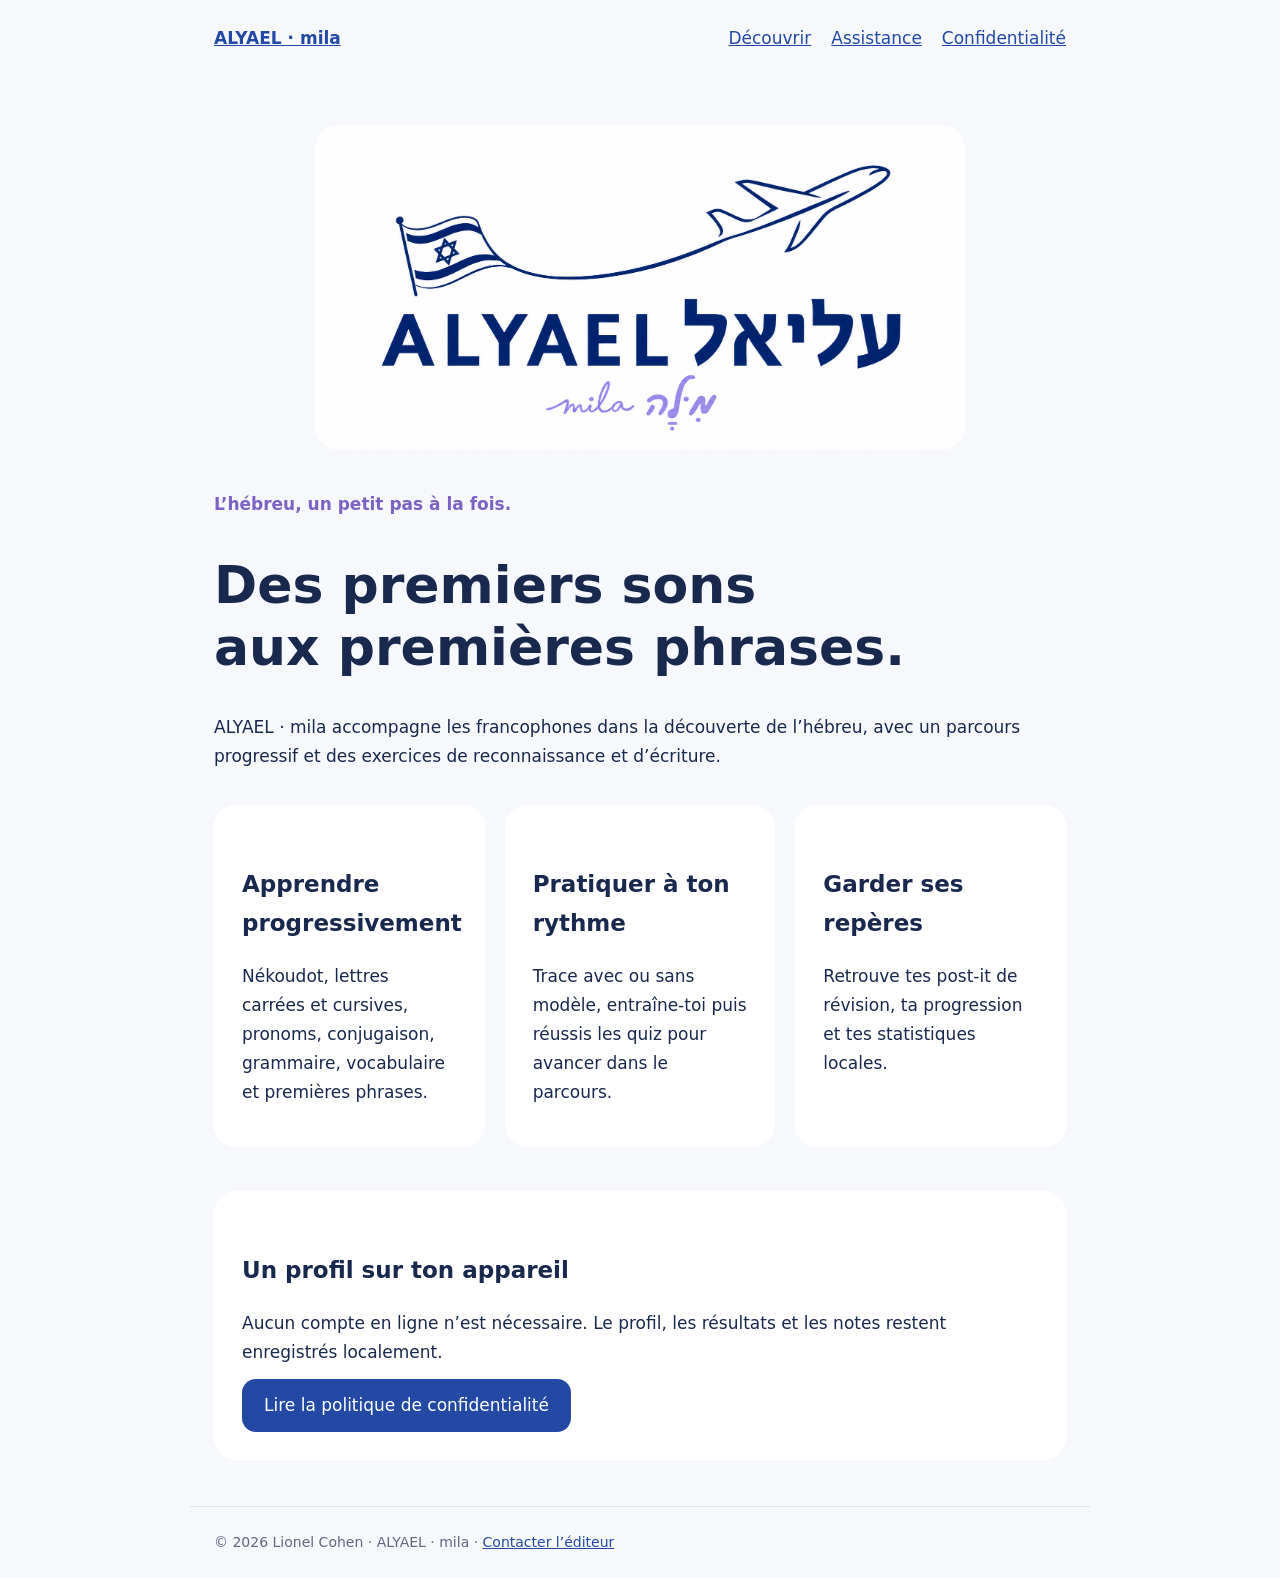
==== index.html @ 6db24df4 "Créer les pages publiques ALYAEL : assistance et confidentialité" ====
<!doctype html><html lang="fr"><head><meta charset="utf-8"><meta name="viewport" content="width=device-width,initial-scale=1"><title>Apprendre l’hébreu · ALYAEL</title><meta name="description" content="ALYAEL · mila : apprendre l’hébreu pas à pas. Présentation, assistance et confidentialité."><link rel="stylesheet" href="style.css"></head><body><header><a href="index.html"><strong>ALYAEL · mila</strong></a><nav aria-label="Navigation principale"><a href="index.html">Découvrir</a><a href="support.html">Assistance</a><a href="privacy.html">Confidentialité</a></nav></header><main><img class="logo" src="logo.png" alt="ALYAEL, עליאל, mila, מִלָּה : avion et drapeau dessinés au trait"><p class="tag">L’hébreu, un petit pas à la fois.</p><h1>Des premiers sons<br>aux premières phrases.</h1><p>ALYAEL · mila accompagne les francophones dans la découverte de l’hébreu, avec un parcours progressif et des exercices de reconnaissance et d’écriture.</p><div class="grid"><section><h2>Apprendre progressivement</h2><p>Nékoudot, lettres carrées et cursives, pronoms, conjugaison, grammaire, vocabulaire et premières phrases.</p></section><section><h2>Pratiquer à ton rythme</h2><p>Trace avec ou sans modèle, entraîne-toi puis réussis les quiz pour avancer dans le parcours.</p></section><section><h2>Garder ses repères</h2><p>Retrouve tes post-it de révision, ta progression et tes statistiques locales.</p></section></div><section><h2>Un profil sur ton appareil</h2><p>Aucun compte en ligne n’est nécessaire. Le profil, les résultats et les notes restent enregistrés localement.</p><a class="button" href="privacy.html">Lire la politique de confidentialité</a></section></main><footer>© 2026 Lionel Cohen · ALYAEL · mila · <a href="mailto:cohen.lionel0681@icloud.com">Contacter l’éditeur</a></footer></body></html>
---- style.css ----
*{box-sizing:border-box}body{margin:0;font:17px/1.7 system-ui,sans-serif;color:#19284d;background:#f7f8fc}header,main,footer{max-width:900px;margin:auto;padding:24px}header{display:flex;gap:24px;align-items:center;justify-content:space-between}nav{display:flex;gap:20px;flex-wrap:wrap}a{color:#2349a4}a:hover{text-decoration-thickness:2px}.logo{display:block;width:100%;max-width:650px;margin:24px auto 40px;border-radius:24px}h1{font-size:clamp(30px,5vw,52px);line-height:1.2}h2{font-size:23px;margin-top:32px}section,.card{background:white;border-radius:22px;padding:28px;margin:22px 0}footer{font-size:14px;color:#5f6880;border-top:1px solid #e0e4f0}.tag{color:#7c62c4;font-weight:700}.grid{display:grid;grid-template-columns:repeat(auto-fit,minmax(220px,1fr));gap:20px}button,.button{display:inline-block;padding:12px 22px;border-radius:14px;background:#2349a4;color:white;text-decoration:none}p{margin:12px 0}@media(max-width:520px){header{align-items:flex-start;flex-direction:column;gap:10px}main{padding:18px}section,.card{padding:22px}}
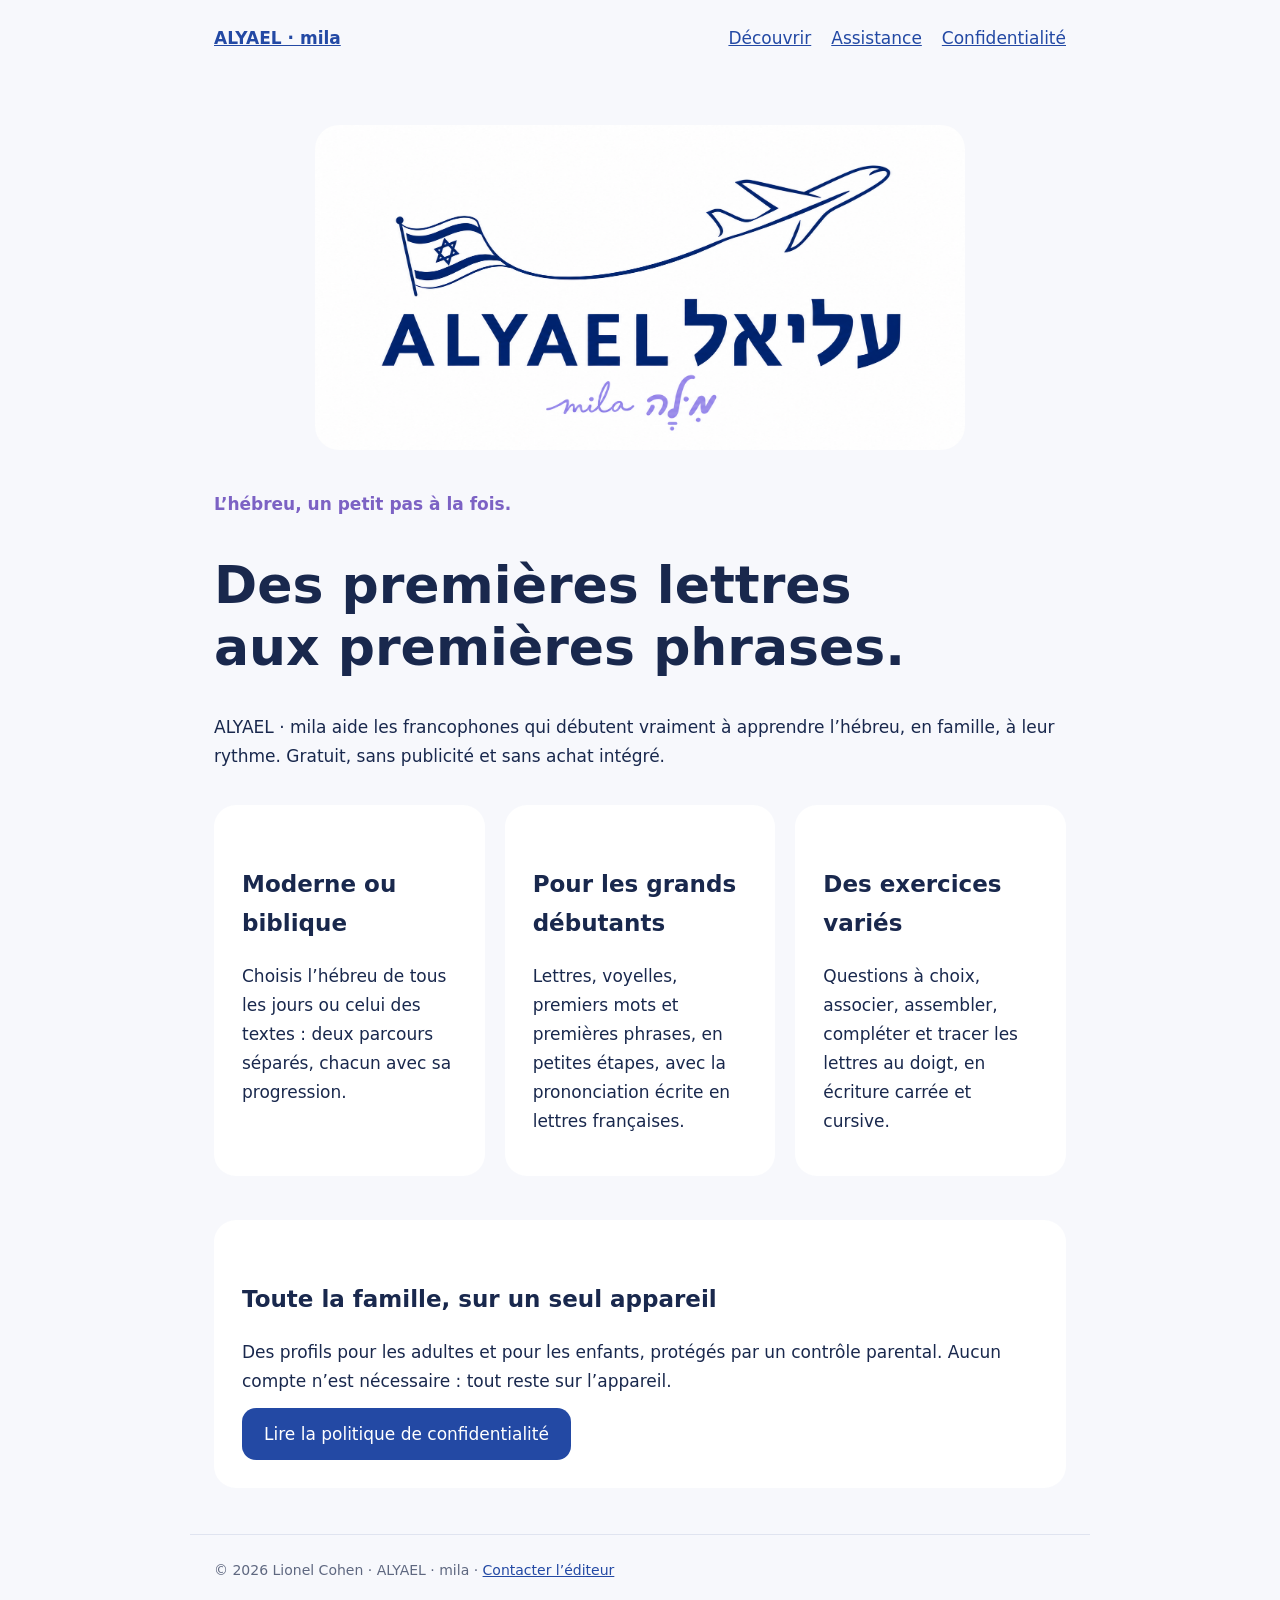
==== commit deb40671: "Présentation et assistance alignées sur la version 1.0.0 (14) Co-Authored-By: Claude Opus 5.5 <norep" ====
--- a/index.html
+++ b/index.html
@@ -1 +1 @@
-<!doctype html><html lang="fr"><head><meta charset="utf-8"><meta name="viewport" content="width=device-width,initial-scale=1"><title>Apprendre l’hébreu · ALYAEL</title><meta name="description" content="ALYAEL · mila : apprendre l’hébreu pas à pas. Présentation, assistance et confidentialité."><link rel="stylesheet" href="style.css"></head><body><header><a href="index.html"><strong>ALYAEL · mila</strong></a><nav aria-label="Navigation principale"><a href="index.html">Découvrir</a><a href="support.html">Assistance</a><a href="privacy.html">Confidentialité</a></nav></header><main><img class="logo" src="logo.png" alt="ALYAEL, עליאל, mila, מִלָּה : avion et drapeau dessinés au trait"><p class="tag">L’hébreu, un petit pas à la fois.</p><h1>Des premiers sons<br>aux premières phrases.</h1><p>ALYAEL · mila accompagne les francophones dans la découverte de l’hébreu, avec un parcours progressif et des exercices de reconnaissance et d’écriture.</p><div class="grid"><section><h2>Apprendre progressivement</h2><p>Nékoudot, lettres carrées et cursives, pronoms, conjugaison, grammaire, vocabulaire et premières phrases.</p></section><section><h2>Pratiquer à ton rythme</h2><p>Trace avec ou sans modèle, entraîne-toi puis réussis les quiz pour avancer dans le parcours.</p></section><section><h2>Garder ses repères</h2><p>Retrouve tes post-it de révision, ta progression et tes statistiques locales.</p></section></div><section><h2>Un profil sur ton appareil</h2><p>Aucun compte en ligne n’est nécessaire. Le profil, les résultats et les notes restent enregistrés localement.</p><a class="button" href="privacy.html">Lire la politique de confidentialité</a></section></main><footer>© 2026 Lionel Cohen · ALYAEL · mila · <a href="mailto:cohen.lionel0681@icloud.com">Contacter l’éditeur</a></footer></body></html>+<!doctype html><html lang="fr"><head><meta charset="utf-8"><meta name="viewport" content="width=device-width,initial-scale=1"><title>Apprendre l’hébreu · ALYAEL</title><meta name="description" content="ALYAEL · mila : apprendre l’hébreu moderne ou biblique en famille, pas à pas, gratuitement et sans publicité."><link rel="stylesheet" href="style.css?v=20261105"></head><body><header><a href="index.html"><strong>ALYAEL · mila</strong></a><nav aria-label="Navigation principale"><a href="index.html">Découvrir</a><a href="support.html">Assistance</a><a href="privacy.html">Confidentialité</a></nav></header><main><img class="logo" src="logo.png" alt="ALYAEL, עליאל, mila, מִלָּה : avion et drapeau dessinés au trait"><p class="tag">L’hébreu, un petit pas à la fois.</p><h1>Des premières lettres<br>aux premières phrases.</h1><p>ALYAEL · mila aide les francophones qui débutent vraiment à apprendre l’hébreu, en famille, à leur rythme. Gratuit, sans publicité et sans achat intégré.</p><div class="grid"><section><h2>Moderne ou biblique</h2><p>Choisis l’hébreu de tous les jours ou celui des textes : deux parcours séparés, chacun avec sa progression.</p></section><section><h2>Pour les grands débutants</h2><p>Lettres, voyelles, premiers mots et premières phrases, en petites étapes, avec la prononciation écrite en lettres françaises.</p></section><section><h2>Des exercices variés</h2><p>Questions à choix, associer, assembler, compléter et tracer les lettres au doigt, en écriture carrée et cursive.</p></section></div><section><h2>Toute la famille, sur un seul appareil</h2><p>Des profils pour les adultes et pour les enfants, protégés par un contrôle parental. Aucun compte n’est nécessaire : tout reste sur l’appareil.</p><a class="button" href="privacy.html">Lire la politique de confidentialité</a></section></main><footer>© 2026 Lionel Cohen · ALYAEL · mila · <a href="mailto:cohen.lionel0681@icloud.com">Contacter l’éditeur</a></footer></body></html>
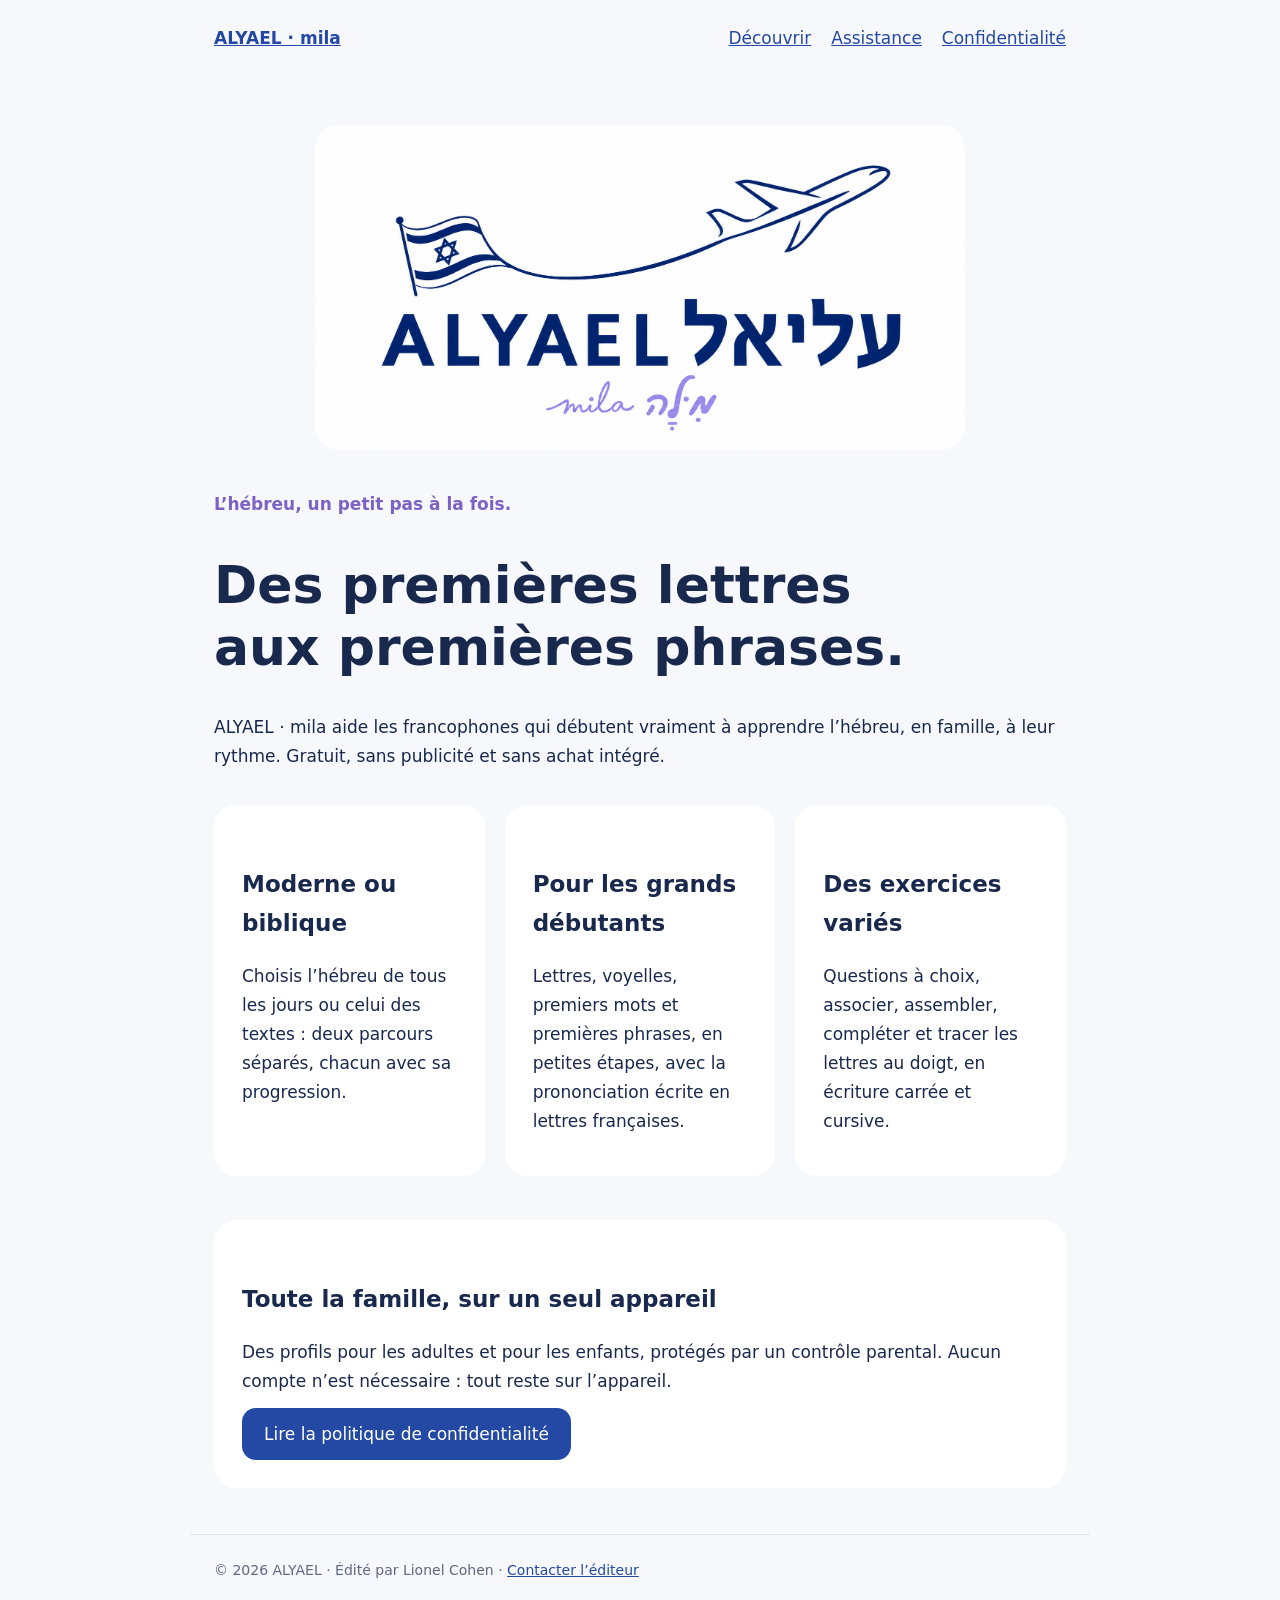
==== commit 69fbc8f7: "Pied de page : © 2026 ALYAEL, version du CSS changée Co-Authored-By: Claude Opus 5.5 <noreply@anthro" ====
--- a/index.html
+++ b/index.html
@@ -1 +1 @@
-<!doctype html><html lang="fr"><head><meta charset="utf-8"><meta name="viewport" content="width=device-width,initial-scale=1"><title>Apprendre l’hébreu · ALYAEL</title><meta name="description" content="ALYAEL · mila : apprendre l’hébreu moderne ou biblique en famille, pas à pas, gratuitement et sans publicité."><link rel="stylesheet" href="style.css?v=20261105"></head><body><header><a href="index.html"><strong>ALYAEL · mila</strong></a><nav aria-label="Navigation principale"><a href="index.html">Découvrir</a><a href="support.html">Assistance</a><a href="privacy.html">Confidentialité</a></nav></header><main><img class="logo" src="logo.png" alt="ALYAEL, עליאל, mila, מִלָּה : avion et drapeau dessinés au trait"><p class="tag">L’hébreu, un petit pas à la fois.</p><h1>Des premières lettres<br>aux premières phrases.</h1><p>ALYAEL · mila aide les francophones qui débutent vraiment à apprendre l’hébreu, en famille, à leur rythme. Gratuit, sans publicité et sans achat intégré.</p><div class="grid"><section><h2>Moderne ou biblique</h2><p>Choisis l’hébreu de tous les jours ou celui des textes : deux parcours séparés, chacun avec sa progression.</p></section><section><h2>Pour les grands débutants</h2><p>Lettres, voyelles, premiers mots et premières phrases, en petites étapes, avec la prononciation écrite en lettres françaises.</p></section><section><h2>Des exercices variés</h2><p>Questions à choix, associer, assembler, compléter et tracer les lettres au doigt, en écriture carrée et cursive.</p></section></div><section><h2>Toute la famille, sur un seul appareil</h2><p>Des profils pour les adultes et pour les enfants, protégés par un contrôle parental. Aucun compte n’est nécessaire : tout reste sur l’appareil.</p><a class="button" href="privacy.html">Lire la politique de confidentialité</a></section></main><footer>© 2026 Lionel Cohen · ALYAEL · mila · <a href="mailto:cohen.lionel0681@icloud.com">Contacter l’éditeur</a></footer></body></html>+<!doctype html><html lang="fr"><head><meta charset="utf-8"><meta name="viewport" content="width=device-width,initial-scale=1"><title>Apprendre l’hébreu · ALYAEL</title><meta name="description" content="ALYAEL · mila : apprendre l’hébreu moderne ou biblique en famille, pas à pas, gratuitement et sans publicité."><link rel="stylesheet" href="style.css?v=20261106"></head><body><header><a href="index.html"><strong>ALYAEL · mila</strong></a><nav aria-label="Navigation principale"><a href="index.html">Découvrir</a><a href="support.html">Assistance</a><a href="privacy.html">Confidentialité</a></nav></header><main><img class="logo" src="logo.png" alt="ALYAEL, עליאל, mila, מִלָּה : avion et drapeau dessinés au trait"><p class="tag">L’hébreu, un petit pas à la fois.</p><h1>Des premières lettres<br>aux premières phrases.</h1><p>ALYAEL · mila aide les francophones qui débutent vraiment à apprendre l’hébreu, en famille, à leur rythme. Gratuit, sans publicité et sans achat intégré.</p><div class="grid"><section><h2>Moderne ou biblique</h2><p>Choisis l’hébreu de tous les jours ou celui des textes : deux parcours séparés, chacun avec sa progression.</p></section><section><h2>Pour les grands débutants</h2><p>Lettres, voyelles, premiers mots et premières phrases, en petites étapes, avec la prononciation écrite en lettres françaises.</p></section><section><h2>Des exercices variés</h2><p>Questions à choix, associer, assembler, compléter et tracer les lettres au doigt, en écriture carrée et cursive.</p></section></div><section><h2>Toute la famille, sur un seul appareil</h2><p>Des profils pour les adultes et pour les enfants, protégés par un contrôle parental. Aucun compte n’est nécessaire : tout reste sur l’appareil.</p><a class="button" href="privacy.html">Lire la politique de confidentialité</a></section></main><footer>© 2026 ALYAEL · Édité par Lionel Cohen · <a href="mailto:cohen.lionel0681@icloud.com">Contacter l’éditeur</a></footer></body></html>
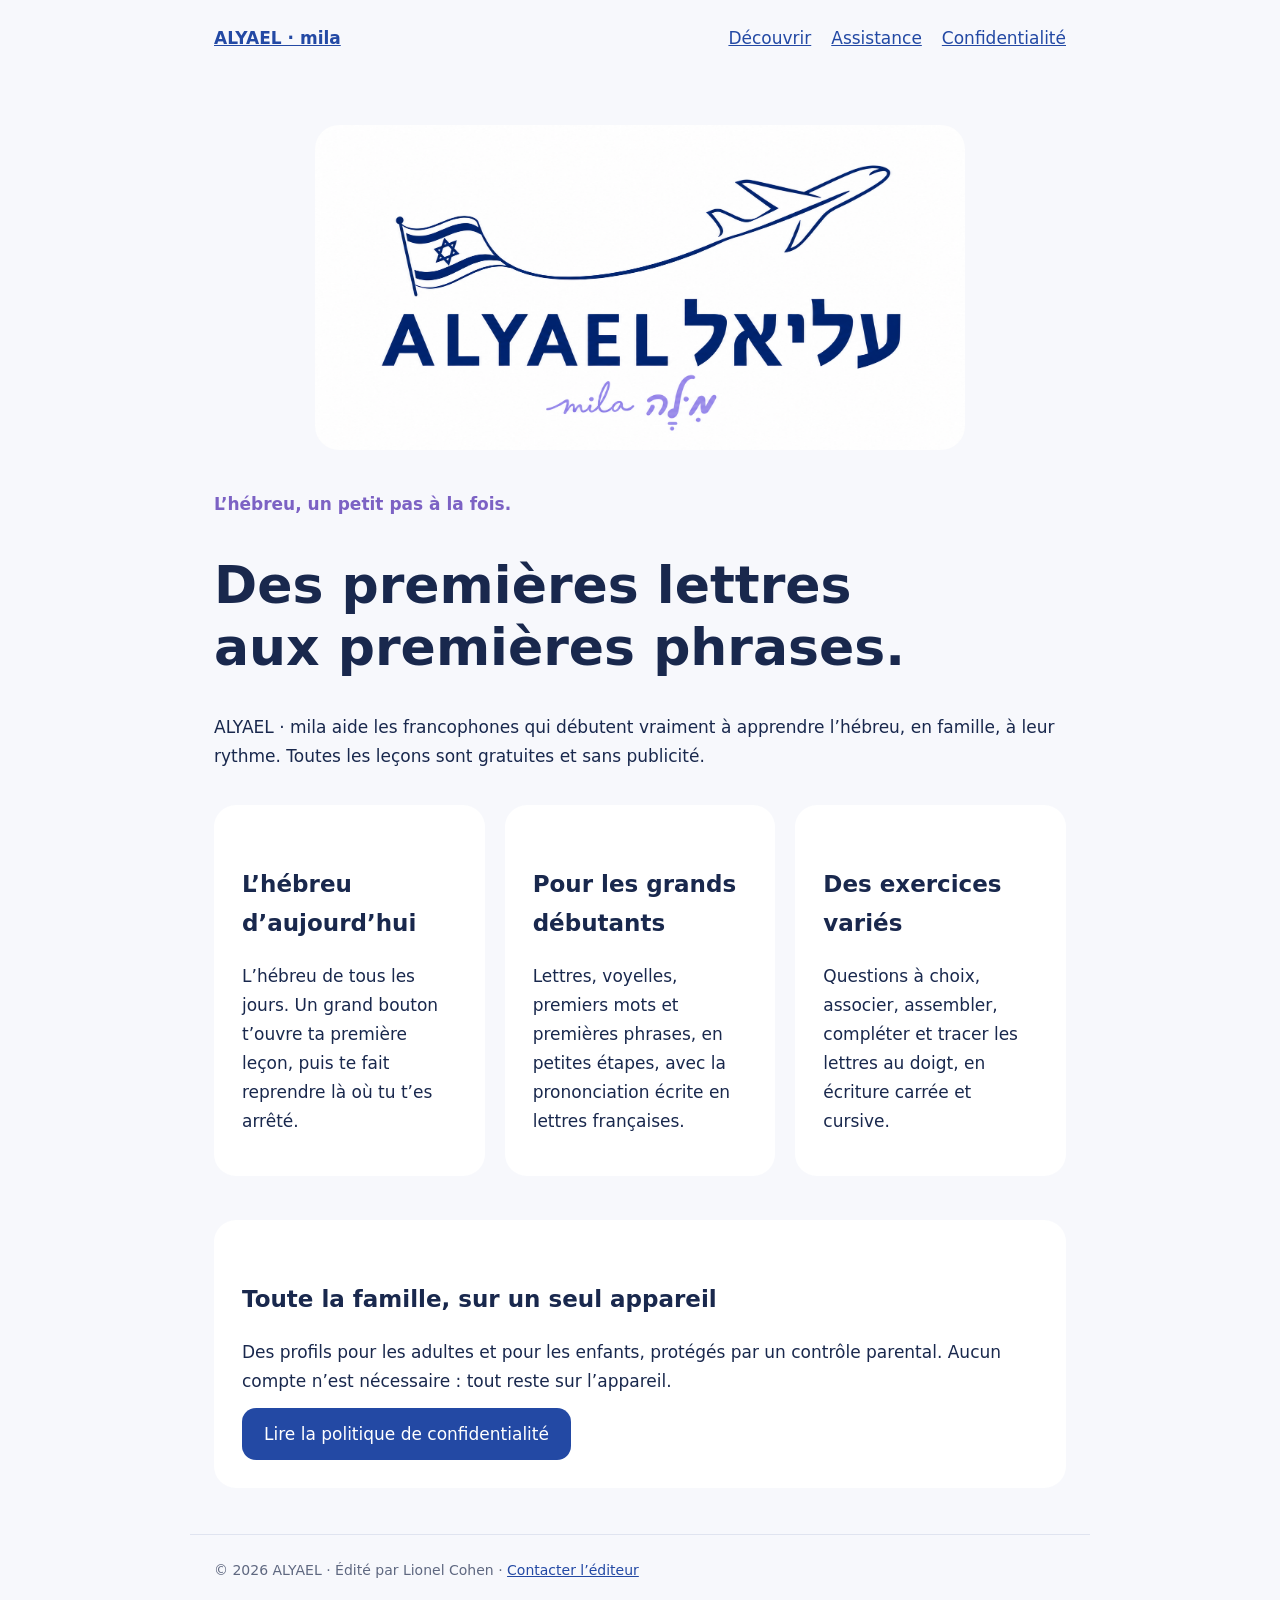
==== commit 79bfca2b: "Hébreu moderne seulement, bouton Commencer / Reprendre, contact@henko-rpa.fr, café mentionné (carte " ====
--- a/index.html
+++ b/index.html
@@ -1 +1 @@
-<!doctype html><html lang="fr"><head><meta charset="utf-8"><meta name="viewport" content="width=device-width,initial-scale=1"><title>Apprendre l’hébreu · ALYAEL</title><meta name="description" content="ALYAEL · mila : apprendre l’hébreu moderne ou biblique en famille, pas à pas, gratuitement et sans publicité."><link rel="stylesheet" href="style.css?v=20261106"></head><body><header><a href="index.html"><strong>ALYAEL · mila</strong></a><nav aria-label="Navigation principale"><a href="index.html">Découvrir</a><a href="support.html">Assistance</a><a href="privacy.html">Confidentialité</a></nav></header><main><img class="logo" src="logo.png" alt="ALYAEL, עליאל, mila, מִלָּה : avion et drapeau dessinés au trait"><p class="tag">L’hébreu, un petit pas à la fois.</p><h1>Des premières lettres<br>aux premières phrases.</h1><p>ALYAEL · mila aide les francophones qui débutent vraiment à apprendre l’hébreu, en famille, à leur rythme. Gratuit, sans publicité et sans achat intégré.</p><div class="grid"><section><h2>Moderne ou biblique</h2><p>Choisis l’hébreu de tous les jours ou celui des textes : deux parcours séparés, chacun avec sa progression.</p></section><section><h2>Pour les grands débutants</h2><p>Lettres, voyelles, premiers mots et premières phrases, en petites étapes, avec la prononciation écrite en lettres françaises.</p></section><section><h2>Des exercices variés</h2><p>Questions à choix, associer, assembler, compléter et tracer les lettres au doigt, en écriture carrée et cursive.</p></section></div><section><h2>Toute la famille, sur un seul appareil</h2><p>Des profils pour les adultes et pour les enfants, protégés par un contrôle parental. Aucun compte n’est nécessaire : tout reste sur l’appareil.</p><a class="button" href="privacy.html">Lire la politique de confidentialité</a></section></main><footer>© 2026 ALYAEL · Édité par Lionel Cohen · <a href="mailto:cohen.lionel0681@icloud.com">Contacter l’éditeur</a></footer></body></html>+<!doctype html><html lang="fr"><head><meta charset="utf-8"><meta name="viewport" content="width=device-width,initial-scale=1"><title>Apprendre l’hébreu · ALYAEL</title><meta name="description" content="ALYAEL · mila : apprendre l’hébreu moderne en famille, pas à pas, gratuitement et sans publicité."><link rel="stylesheet" href="style.css?v=20261115"></head><body><header><a href="index.html"><strong>ALYAEL · mila</strong></a><nav aria-label="Navigation principale"><a href="index.html">Découvrir</a><a href="support.html">Assistance</a><a href="privacy.html">Confidentialité</a></nav></header><main><img class="logo" src="logo.png" alt="ALYAEL, עליאל, mila, מִלָּה : avion et drapeau dessinés au trait"><p class="tag">L’hébreu, un petit pas à la fois.</p><h1>Des premières lettres<br>aux premières phrases.</h1><p>ALYAEL · mila aide les francophones qui débutent vraiment à apprendre l’hébreu, en famille, à leur rythme. Toutes les leçons sont gratuites et sans publicité.</p><div class="grid"><section><h2>L’hébreu d’aujourd’hui</h2><p>L’hébreu de tous les jours. Un grand bouton t’ouvre ta première leçon, puis te fait reprendre là où tu t’es arrêté.</p></section><section><h2>Pour les grands débutants</h2><p>Lettres, voyelles, premiers mots et premières phrases, en petites étapes, avec la prononciation écrite en lettres françaises.</p></section><section><h2>Des exercices variés</h2><p>Questions à choix, associer, assembler, compléter et tracer les lettres au doigt, en écriture carrée et cursive.</p></section></div><section><h2>Toute la famille, sur un seul appareil</h2><p>Des profils pour les adultes et pour les enfants, protégés par un contrôle parental. Aucun compte n’est nécessaire : tout reste sur l’appareil.</p><a class="button" href="privacy.html">Lire la politique de confidentialité</a></section></main><footer>© 2026 ALYAEL · Édité par Lionel Cohen · <a href="mailto:contact@henko-rpa.fr">Contacter l’éditeur</a></footer></body></html>
